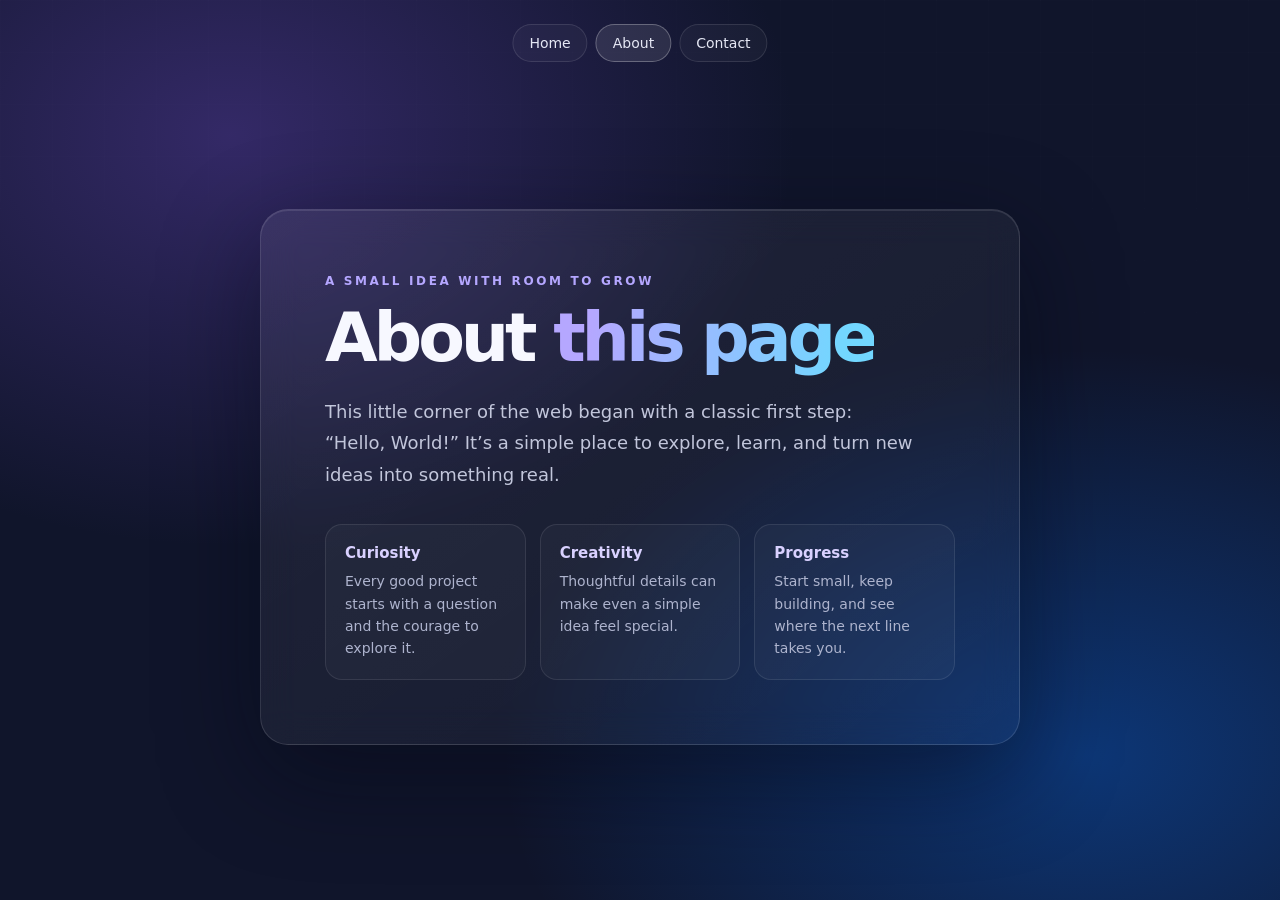
==== about.html @ 67dde491 "added  about and contact page" ====
<!DOCTYPE html>
<html lang="en">
<head>
  <meta charset="UTF-8">
  <meta name="viewport" content="width=device-width, initial-scale=1.0">
  <meta name="theme-color" content="#10152b">
  <title>About | Hello, World!</title>
  <style>
    :root { color-scheme: dark; font-family: Inter, ui-sans-serif, system-ui, -apple-system, BlinkMacSystemFont, "Segoe UI", sans-serif; }
    * { box-sizing: border-box; }
    body { min-height: 100vh; margin: 0; display: grid; place-items: center; padding: 90px 18px 36px; color: #f7f8ff; background: #10152b; background-image: radial-gradient(ellipse at 18% 15%, #533b9b88 0, transparent 38%), radial-gradient(ellipse at 85% 84%, #0869e866 0, transparent 38%); }
    body::before { content: ""; position: fixed; inset: 0; opacity: .15; pointer-events: none; background-image: linear-gradient(#ffffff12 1px, transparent 1px), linear-gradient(90deg, #ffffff12 1px, transparent 1px); background-size: 52px 52px; mask-image: linear-gradient(to bottom, black, transparent 90%); }
    nav { position: absolute; top: 24px; left: 50%; z-index: 2; display: flex; gap: 8px; transform: translateX(-50%); }
    nav a { padding: 10px 16px; border: 1px solid #ffffff1c; border-radius: 999px; color: #e5e7f4; font-size: 14px; text-decoration: none; background: #ffffff09; transition: background .2s, border-color .2s; }
    nav a:hover, nav a[aria-current="page"] { border-color: #ffffff45; background: #ffffff19; }
    main { position: relative; width: min(760px, 100%); padding: clamp(32px, 7vw, 64px); border: 1px solid #ffffff20; border-radius: 28px; background: linear-gradient(145deg, #ffffff12, #ffffff06); box-shadow: 0 30px 100px #05071477, inset 0 1px #ffffff1b; backdrop-filter: blur(18px); animation: arrive .8s cubic-bezier(.2,.8,.2,1) both; }
    .eyebrow { margin: 0 0 14px; color: #b5a7ff; font-size: 12px; font-weight: 700; letter-spacing: .22em; text-transform: uppercase; }
    h1 { margin: 0; font-size: clamp(42px, 8vw, 68px); line-height: 1.05; letter-spacing: -.06em; }
    h1 span { color: transparent; background: linear-gradient(100deg, #b5a7ff 12%, #72d7ff 90%); background-clip: text; }
    .intro { max-width: 590px; margin: 22px 0 0; color: #c2c6db; font-size: 18px; line-height: 1.75; }
    .values { display: grid; grid-template-columns: repeat(3, 1fr); gap: 14px; margin-top: 34px; }
    .value { padding: 19px; border: 1px solid #ffffff18; border-radius: 17px; background: #ffffff08; }
    .value strong { display: block; margin-bottom: 8px; color: #d9d1ff; font-size: 15px; }
    .value span { color: #aeb4ce; font-size: 14px; line-height: 1.6; }
    @keyframes arrive { from { opacity: 0; transform: translateY(18px) scale(.98); } to { opacity: 1; transform: translateY(0) scale(1); } }
    @media (max-width: 600px) { .values { grid-template-columns: 1fr; } nav { top: 16px; width: calc(100% - 32px); justify-content: center; } nav a { padding: 9px 12px; font-size: 13px; } }
    @media (prefers-reduced-motion: reduce) { *, *::before, *::after { animation-duration: .01ms !important; animation-iteration-count: 1 !important; } }
  </style>
</head>
<body>
  <nav aria-label="Main navigation">
    <a href="index.html">Home</a>
    <a href="about.html" aria-current="page">About</a>
    <a href="contact.html">Contact</a>
  </nav>
  <main>
    <p class="eyebrow">A small idea with room to grow</p>
    <h1>About <span>this page</span></h1>
    <p class="intro">This little corner of the web began with a classic first step: “Hello, World!” It’s a simple place to explore, learn, and turn new ideas into something real.</p>
    <section class="values" aria-label="What this is about">
      <div class="value"><strong>Curiosity</strong><span>Every good project starts with a question and the courage to explore it.</span></div>
      <div class="value"><strong>Creativity</strong><span>Thoughtful details can make even a simple idea feel special.</span></div>
      <div class="value"><strong>Progress</strong><span>Start small, keep building, and see where the next line takes you.</span></div>
    </section>
  </main>
</body>
</html>
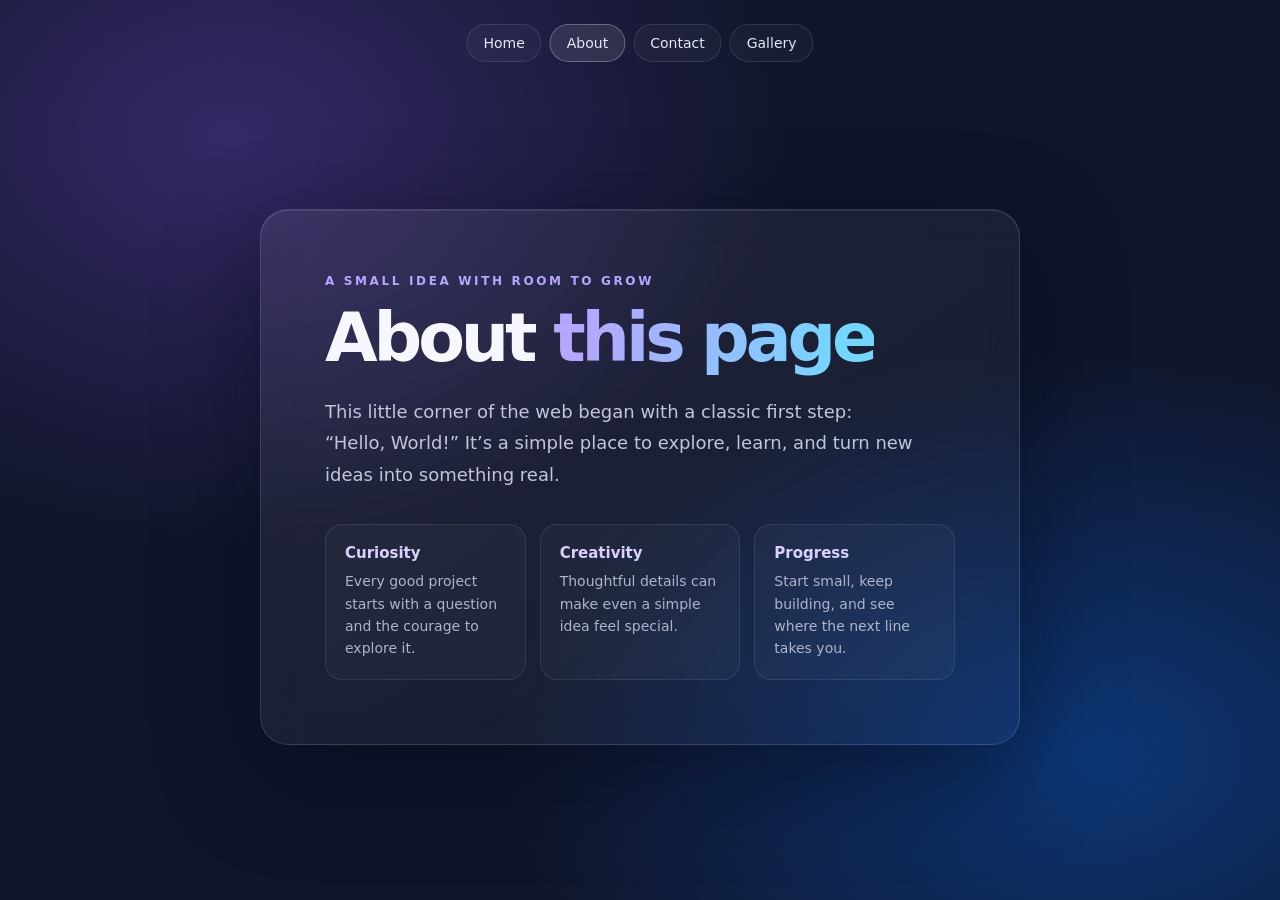
==== commit 4f671185: "gallery page added" ====
--- a/about.html
+++ b/about.html
@@ -32,6 +32,7 @@
     <a href="index.html">Home</a>
     <a href="about.html" aria-current="page">About</a>
     <a href="contact.html">Contact</a>
+    <a href="gallery.html">Gallery</a>
   </nav>
   <main>
     <p class="eyebrow">A small idea with room to grow</p>
